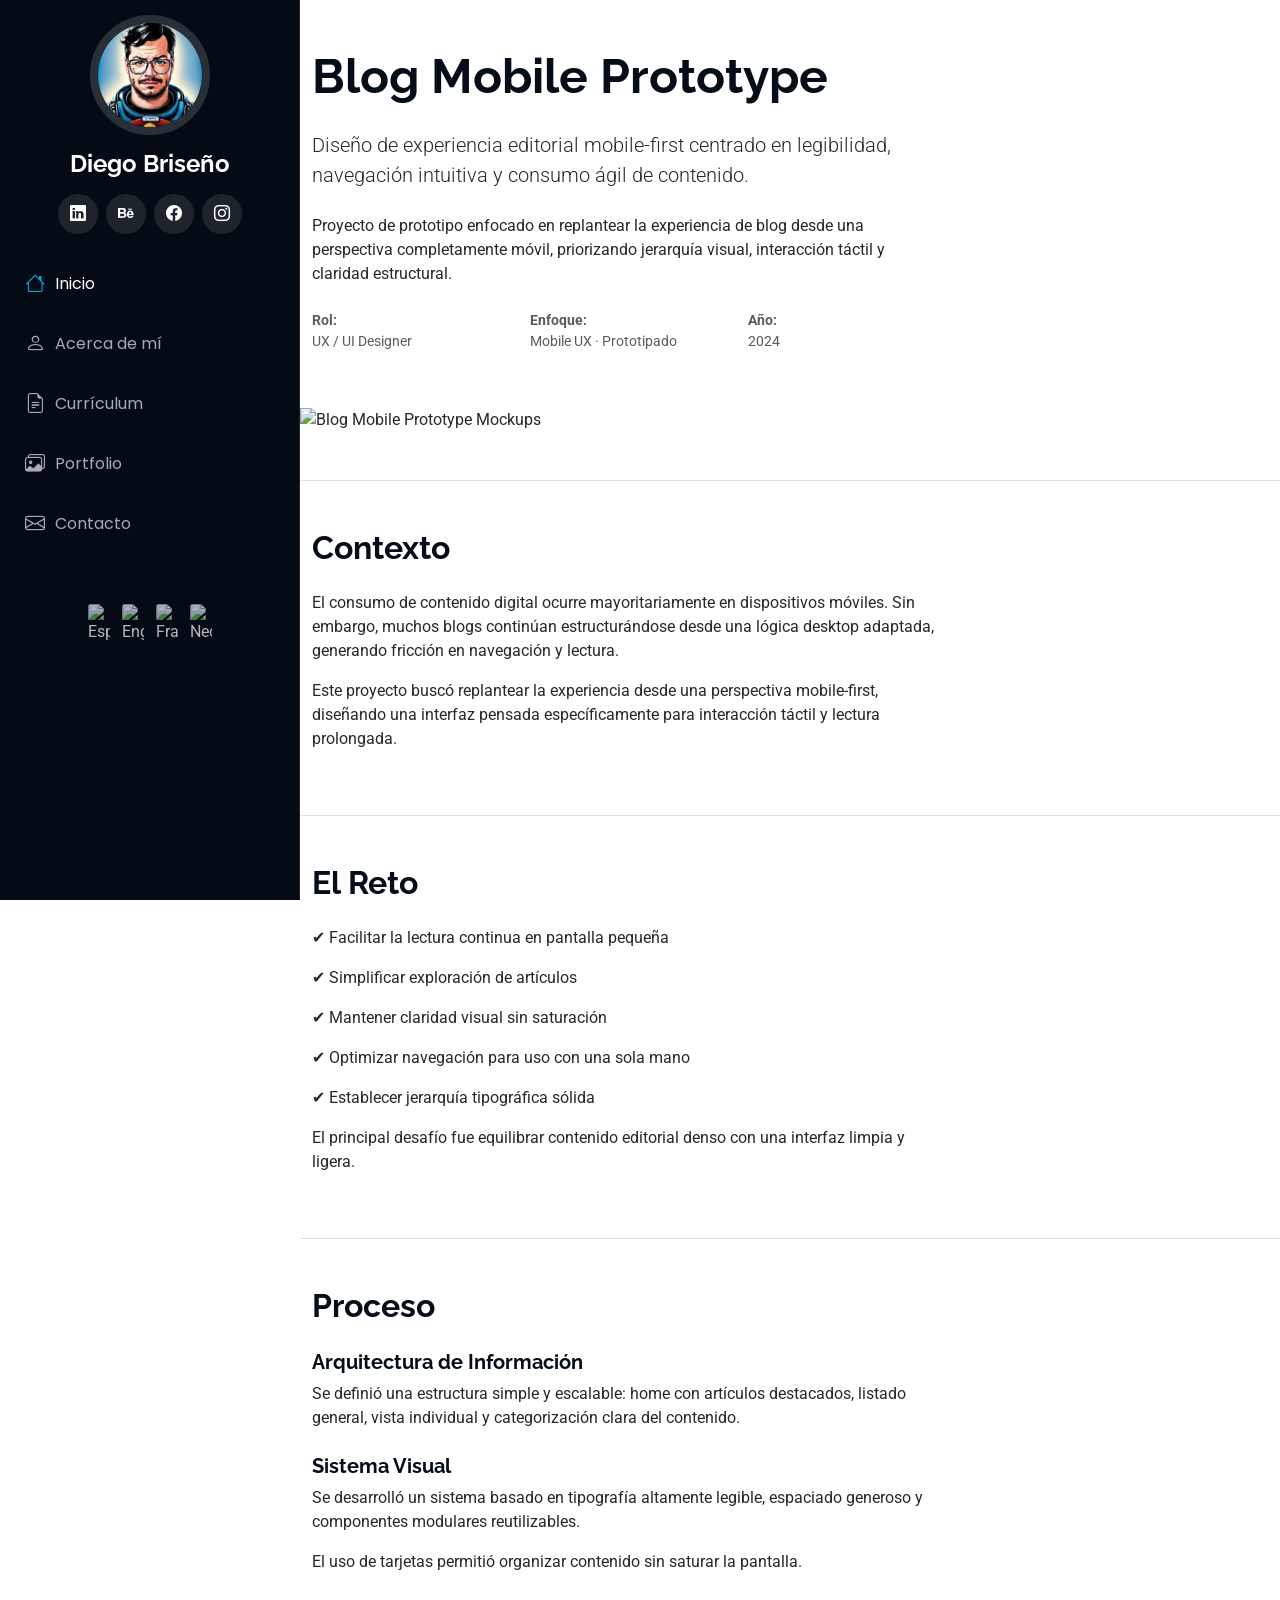
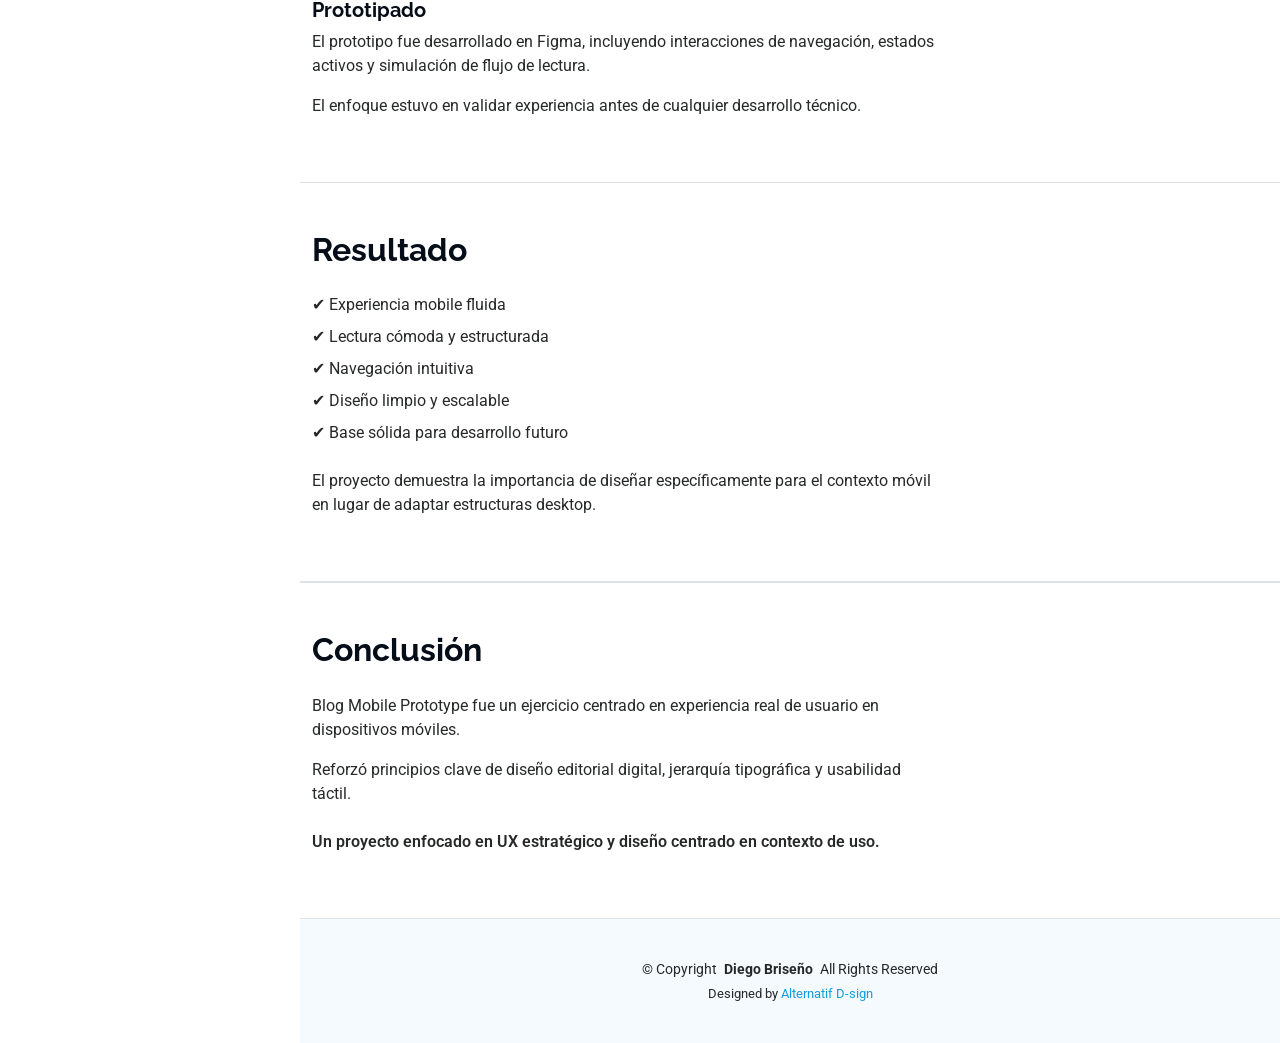
==== blog-mobile-prototype.html @ 7646bc2f "Agregar nuevo proyecto" ====
<!DOCTYPE html>
<html lang="en">

<head>
  <meta charset="utf-8">
  <meta content="width=device-width, initial-scale=1.0" name="viewport">
  <title>Diego Briseño - Diseñador UI/UX | Productor Gráfico | Comunicólogo </title>
  <meta content="" name="description">
  <meta content="" name="keywords">

  <!-- Favicons -->
  <link href="assets/img/favicon.png" rel="icon">
  <link href="assets/img/apple-touch-icon.png" rel="apple-touch-icon">

  <!-- Fonts -->
  <link href="https://fonts.googleapis.com" rel="preconnect">
  <link href="https://fonts.gstatic.com" rel="preconnect" crossorigin>
  <link
    href="https://fonts.googleapis.com/css2?family=Roboto:ital,wght@0,100;0,300;0,400;0,500;0,700;0,900;1,100;1,300;1,400;1,500;1,700;1,900&family=Poppins:ital,wght@0,100;0,200;0,300;0,400;0,500;0,600;0,700;0,800;0,900;1,100;1,200;1,300;1,400;1,500;1,600;1,700;1,800;1,900&family=Raleway:ital,wght@0,100;0,200;0,300;0,400;0,500;0,600;0,700;0,800;0,900;1,100;1,200;1,300;1,400;1,500;1,600;1,700;1,800;1,900&display=swap"
    rel="stylesheet">

  <!-- Vendor CSS Files -->
  <link href="assets/vendor/bootstrap/css/bootstrap.min.css" rel="stylesheet">
  <link href="assets/vendor/bootstrap-icons/bootstrap-icons.css" rel="stylesheet">
  <link href="assets/vendor/aos/aos.css" rel="stylesheet">
  <link href="assets/vendor/glightbox/css/glightbox.min.css" rel="stylesheet">
  <link href="assets/vendor/swiper/swiper-bundle.min.css" rel="stylesheet">

  <!-- Main CSS File -->
  <link href="assets/css/main.css" rel="stylesheet">
</head>

<header id="header" class="header dark-background d-flex flex-column">
  <i class="header-toggle d-xl-none bi bi-list"></i>

  <div class="profile-img">
    <img src="assets/img/my-profile-img.jpeg" alt="" class="img-fluid rounded-circle">
  </div>

  <a href="index.html" class="logo d-flex align-items-center justify-content-center">
    <h1 class="sitename">Diego Briseño</h1>
  </a>

  <div class="social-links text-center">
    <a href="https://www.linkedin.com/in/diego-briseno/" class="linkedin"><i class="bi bi-linkedin"></i></a>
    <a href="https://www.behance.net/diegobri/" class="behance"><i class="bi bi-behance"></i></a>
    <a href="https://www.facebook.com/AlternatifDsign" class="facebook"><i class="bi bi-facebook"></i></a>
    <a href="https://www.instagram.com/alternatifdesign" class="instagram"><i class="bi bi-instagram"></i></a>
  </div>

  <nav id="navmenu" class="navmenu">
    <ul>
      <li><a href="index.html" class="active"><i class="bi bi-house navicon"></i>Inicio</a></li>
      <li><a href="index.html#about"><i class="bi bi-person navicon"></i> Acerca de mí</a></li>
      <li><a href="index.html#resume"><i class="bi bi-file-earmark-text navicon"></i> Currículum </a></li>
      <li><a href="index.html#portfolio"><i class="bi bi-images navicon"></i> Portfolio</a></li>
      <li><a href="index.html#contact"><i class="bi bi-envelope navicon"></i> Contacto</a></li>
    </ul>

        <div class="nav-translate">
        <img src="https://flagcdn.com/w20/mx.png" onclick="changeLanguage('es')" alt="Español">
        <img src="https://flagcdn.com/w20/us.png" onclick="changeLanguage('en')" alt="English">
        <img src="https://flagcdn.com/w20/fr.png" onclick="changeLanguage('fr')" alt="Français">
        <img src="https://flagcdn.com/w20/nl.png" onclick="changeLanguage('nl')" alt="Nederlands">
    </div>
  </nav>

</header>

<main>

<!-- HERO -->
<section class="py-5 border-bottom overflow-hidden">
  <div class="container">
    <div class="row">
      <div class="col-lg-8">
        <h1 class="display-5 fw-bold mb-4">
          Blog Mobile Prototype
        </h1>
        <p class="lead mb-4">
          Diseño de experiencia editorial mobile-first centrado en legibilidad, navegación intuitiva y consumo ágil de contenido.
        </p>
        <p>
          Proyecto de prototipo enfocado en replantear la experiencia de blog desde una perspectiva completamente móvil, priorizando jerarquía visual, interacción táctil y claridad estructural.
        </p>

        <div class="row small text-muted mt-4">
          <div class="col-md-4 mb-2">
            <strong>Rol:</strong><br>
            UX / UI Designer
          </div>
          <div class="col-md-4 mb-2">
            <strong>Enfoque:</strong><br>
            Mobile UX · Prototipado
          </div>
          <div class="col-md-4 mb-2">
            <strong>Año:</strong><br>
            2024
          </div>
        </div>
      </div>
    </div>
  </div>

  <div class="w-100 mt-5">
    <img src="assets/img/portfolio/blog-mobile-hero.jpg"
         class="img-fluid w-100"
         style="display:block;"
         alt="Blog Mobile Prototype Mockups">
  </div>
</section>

<!-- CONTEXTO -->
<section class="py-5 border-bottom overflow-hidden">
  <div class="container">
    <div class="row">
      <div class="col-lg-8">
        <h2 class="fw-bold mb-4">Contexto</h2>
        <p>
          El consumo de contenido digital ocurre mayoritariamente en dispositivos móviles. Sin embargo, muchos blogs continúan estructurándose desde una lógica desktop adaptada, generando fricción en navegación y lectura.
        </p>
        <p>
          Este proyecto buscó replantear la experiencia desde una perspectiva mobile-first, diseñando una interfaz pensada específicamente para interacción táctil y lectura prolongada.
        </p>
      </div>
    </div>
  </div>
</section>

<!-- EL RETO -->
<section class="py-5 border-bottom overflow-hidden">
  <div class="container">
    <div class="row">
      <div class="col-lg-8">
        <h2 class="fw-bold mb-4">El Reto</h2>

        <ul class="list-unstyled">
          <li class="mb-3">✔ Facilitar la lectura continua en pantalla pequeña</li>
          <li class="mb-3">✔ Simplificar exploración de artículos</li>
          <li class="mb-3">✔ Mantener claridad visual sin saturación</li>
          <li class="mb-3">✔ Optimizar navegación para uso con una sola mano</li>
          <li class="mb-3">✔ Establecer jerarquía tipográfica sólida</li>
        </ul>

        <p>
          El principal desafío fue equilibrar contenido editorial denso con una interfaz limpia y ligera.
        </p>
      </div>
    </div>
  </div>
</section>

<!-- PROCESO -->
<section class="py-5 border-bottom overflow-hidden">
  <div class="container">
    <div class="row">
      <div class="col-lg-8">
        <h2 class="fw-bold mb-4">Proceso</h2>

        <h5 class="fw-bold mt-4">Arquitectura de Información</h5>
        <p>
          Se definió una estructura simple y escalable: home con artículos destacados, listado general, vista individual y categorización clara del contenido.
        </p>

        <h5 class="fw-bold mt-4">Sistema Visual</h5>
        <p>
          Se desarrolló un sistema basado en tipografía altamente legible, espaciado generoso y componentes modulares reutilizables.
        </p>
        <p>
          El uso de tarjetas permitió organizar contenido sin saturar la pantalla.
        </p>

        <h5 class="fw-bold mt-4">Prototipado</h5>
        <p>
          El prototipo fue desarrollado en Figma, incluyendo interacciones de navegación, estados activos y simulación de flujo de lectura.
        </p>
        <p>
          El enfoque estuvo en validar experiencia antes de cualquier desarrollo técnico.
        </p>
      </div>
    </div>
  </div>
</section>

<!-- RESULTADO -->
<section class="py-5 border-bottom overflow-hidden">
  <div class="container">
    <div class="row">
      <div class="col-lg-8">
        <h2 class="fw-bold mb-4">Resultado</h2>

        <ul class="list-unstyled">
          <li class="mb-2">✔ Experiencia mobile fluida</li>
          <li class="mb-2">✔ Lectura cómoda y estructurada</li>
          <li class="mb-2">✔ Navegación intuitiva</li>
          <li class="mb-2">✔ Diseño limpio y escalable</li>
          <li class="mb-2">✔ Base sólida para desarrollo futuro</li>
        </ul>

        <p class="mt-4">
          El proyecto demuestra la importancia de diseñar específicamente para el contexto móvil en lugar de adaptar estructuras desktop.
        </p>
      </div>
    </div>
  </div>
</section>

<!-- CONCLUSIÓN -->
<section class="py-5 border-top">
  <div class="container">
    <div class="row">
      <div class="col-lg-8">
        <h2 class="fw-bold mb-4">Conclusión</h2>
        <p>
          Blog Mobile Prototype fue un ejercicio centrado en experiencia real de usuario en dispositivos móviles.
        </p>
        <p>
          Reforzó principios clave de diseño editorial digital, jerarquía tipográfica y usabilidad táctil.
        </p>
        <p class="fw-semibold mt-4">
          Un proyecto enfocado en UX estratégico y diseño centrado en contexto de uso.
        </p>
      </div>
    </div>
  </div>
</section>


</main>

<footer id="footer" class="footer position-relative light-background">

  <div class="container">
    <div class="copyright text-center ">
      <p>© <span>Copyright</span> <strong class="px-1 sitename">Diego Briseño</strong> <span>All Rights
          Reserved</span>
      </p>
    </div>
    <div class="credits">
        Designed by <a href="https://alternatifdbd.wixsite.com/alternatifdsign">Alternatif D-sign</a>
    </div>
  </div>

</footer>

<!-- Scroll Top -->
<a href="#" id="scroll-top" class="scroll-top d-flex align-items-center justify-content-center"><i
    class="bi bi-arrow-up-short"></i></a>

<!-- Preloader -->
<div id="preloader"></div>

<!-- Vendor JS Files -->
<script src="assets/vendor/bootstrap/js/bootstrap.bundle.min.js"></script>
<script src="assets/vendor/php-email-form/validate.js"></script>
<script src="assets/vendor/aos/aos.js"></script>
<script src="assets/vendor/typed.js/typed.umd.js"></script>
<script src="assets/vendor/purecounter/purecounter_vanilla.js"></script>
<script src="assets/vendor/waypoints/noframework.waypoints.js"></script>
<script src="assets/vendor/glightbox/js/glightbox.min.js"></script>
<script src="assets/vendor/imagesloaded/imagesloaded.pkgd.min.js"></script>
<script src="assets/vendor/isotope-layout/isotope.pkgd.min.js"></script>
<script src="assets/vendor/swiper/swiper-bundle.min.js"></script>

<!-- Main JS File -->
<script src="assets/js/main.js"></script>

<!-- Google Translate Element (hidden default) -->
<div id="google_translate_element" style="display:none;"></div>

<script>
function googleTranslateElementInit() {
  new google.translate.TranslateElement({
    pageLanguage: 'es',
    includedLanguages: 'es,en,fr,nl',
    autoDisplay: false
  }, 'google_translate_element');
}
</script>

<script src="//translate.google.com/translate_a/element.js?cb=googleTranslateElementInit"></script>

<script>
function changeLanguage(lang) {
  var domain = window.location.hostname;
  document.cookie = "googtrans=/es/" + lang + ";path=/";
  document.cookie = "googtrans=/es/" + lang + ";domain=" + domain + ";path=/";
  location.reload();
}
</script>


</body>

</html>
---- assets/css/main.css ----
/**
* Template Name: iPortfolio
* Template URL: https://bootstrapmade.com/iportfolio-bootstrap-portfolio-websites-template/
* Updated: Jun 29 2024 with Bootstrap v5.3.3
* Author: BootstrapMade.com
* License: https://bootstrapmade.com/license/
*/

/*--------------------------------------------------------------
# Font & Color Variables
# Help: https://bootstrapmade.com/color-system/
--------------------------------------------------------------*/
/* Fonts */
:root {
  --default-font: "Roboto",  system-ui, -apple-system, "Segoe UI", Roboto, "Helvetica Neue", Arial, "Noto Sans", "Liberation Sans", sans-serif, "Apple Color Emoji", "Segoe UI Emoji", "Segoe UI Symbol", "Noto Color Emoji";
  --heading-font: "Raleway",  sans-serif;
  --nav-font: "Poppins",  sans-serif;
}

/* Global Colors - The following color variables are used throughout the website. Updating them here will change the color scheme of the entire website */
:root { 
  --background-color: #ffffff; /* Background color for the entire website, including individual sections */
  --default-color: #272829; /* Default color used for the majority of the text content across the entire website */
  --heading-color: #050d18; /* Color for headings, subheadings and title throughout the website */
  --accent-color: #149ddd; /* Accent color that represents your brand on the website. It's used for buttons, links, and other elements that need to stand out */
  --surface-color: #ffffff; /* The surface color is used as a background of boxed elements within sections, such as cards, icon boxes, or other elements that require a visual separation from the global background. */
  --contrast-color: #ffffff; /* Contrast color for text, ensuring readability against backgrounds of accent, heading, or default colors. */
}

/* Nav Menu Colors - The following color variables are used specifically for the navigation menu. They are separate from the global colors to allow for more customization options */
:root {
  --nav-color: #a8a9b4;  /* The default color of the main navmenu links */
  --nav-hover-color: #ffffff; /* Applied to main navmenu links when they are hovered over or active */
  --nav-mobile-background-color: #040b14; /* Used as the background color for mobile navigation menu */
  --nav-dropdown-background-color: #040b14; /* Used as the background color for dropdown items that appear when hovering over primary navigation items */
  --nav-dropdown-color: #a8a9b4; /* Used for navigation links of the dropdown items in the navigation menu. */
  --nav-dropdown-hover-color: #ffffff; /* Similar to --nav-hover-color, this color is applied to dropdown navigation links when they are hovered over. */
}

/* Color Presets - These classes override global colors when applied to any section or element, providing reuse of the sam color scheme. */

.light-background {
  --background-color: #f4fafd;
  --surface-color: #ffffff;
}

.dark-background {
  --background-color: #040b14;
  --default-color: #ffffff;
  --heading-color: #ffffff;
  --surface-color: #151f2b;
  --contrast-color: #ffffff;
}

/* Smooth scroll */
:root {
  scroll-behavior: smooth;
}

/*--------------------------------------------------------------
# General Styling & Shared Classes
--------------------------------------------------------------*/
body {
  color: var(--default-color);
  background-color: var(--background-color);
  font-family: var(--default-font);
}

a {
  color: var(--accent-color);
  text-decoration: none;
  transition: 0.3s;
}

a:hover {
  color: color-mix(in srgb, var(--accent-color), transparent 25%);
  text-decoration: none;
}

h1,
h2,
h3,
h4,
h5,
h6 {
  color: var(--heading-color);
  font-family: var(--heading-font);
}

/* PHP Email Form Messages
------------------------------*/
.php-email-form .error-message {
  display: none;
  background: #df1529;
  color: #ffffff;
  text-align: left;
  padding: 15px;
  margin-bottom: 24px;
  font-weight: 600;
}

.php-email-form .sent-message {
  display: none;
  color: #ffffff;
  background: #059652;
  text-align: center;
  padding: 15px;
  margin-bottom: 24px;
  font-weight: 600;
}

.php-email-form .loading {
  display: none;
  background: var(--surface-color);
  text-align: center;
  padding: 15px;
  margin-bottom: 24px;
}

.php-email-form .loading:before {
  content: "";
  display: inline-block;
  border-radius: 50%;
  width: 24px;
  height: 24px;
  margin: 0 10px -6px 0;
  border: 3px solid var(--accent-color);
  border-top-color: var(--surface-color);
  animation: php-email-form-loading 1s linear infinite;
}

@keyframes php-email-form-loading {
  0% {
    transform: rotate(0deg);
  }

  100% {
    transform: rotate(360deg);
  }
}

/*--------------------------------------------------------------
# Global Header
--------------------------------------------------------------*/
.header {
  color: var(--default-color);
  background-color: var(--background-color);
  position: fixed;
  top: 0;
  left: 0;
  bottom: 0;
  padding: 0 15px;
  width: 300px;
  transition: all ease-in-out 0.3s;
  overflow-y: auto;
  z-index: 997;
  border-right: 1px solid color-mix(in srgb, var(--default-color), transparent 90%);
}

.header .profile-img img {
  margin: 15px auto;
  display: block;
  width: 120px;
  border: 8px solid color-mix(in srgb, var(--default-color), transparent 85%);
}

.header .logo {
  line-height: 1;
  margin-bottom: 15px;
}

.header .logo img {
  max-height: 32px;
  margin-right: 8px;
}

.header .logo h1 {
  font-size: 24px;
  margin: 0;
  font-weight: 700;
  color: var(--heading-color);
}

.header .social-links {
  margin: 0 0 20px 0;
}

.header .social-links a {
  font-size: 16px;
  display: inline-flex;
  align-items: center;
  justify-content: center;
  background: color-mix(in srgb, var(--default-color), transparent 90%);
  color: var(--default-color);
  margin: 0 2px;
  border-radius: 50%;
  text-align: center;
  width: 40px;
  height: 40px;
  transition: 0.3s;
}

.header .social-links a:hover {
  color: var(--contrast-color);
  background: var(--accent-color);
}

@media (min-width: 1200px) {

  .header~main,
  .header~#footer {
    margin-left: 300px;
  }
}

@media (max-width: 1199px) {
  .header {
    left: -100%;
  }
}

.header.header-show {
  left: 0;
}

.header .header-toggle {
  color: var(--contrast-color);
  background-color: var(--accent-color);
  font-size: 22px;
  display: flex;
  align-items: center;
  justify-content: center;
  width: 40px;
  height: 40px;
  border-radius: 50%;
  cursor: pointer;
  position: fixed;
  top: 15px;
  right: 15px;
  z-index: 9999;
  transition: background-color 0.3s;
}

.header .header-toggle:hover {
  color: var(--contrast-color);
  background-color: color-mix(in srgb, var(--accent-color) 90%, white 15%);
}

/*--------------------------------------------------------------
# Navigation Menu
--------------------------------------------------------------*/
.mobile-nav-toggle {
  display: none;
}

.navmenu {
  padding: 0;
  z-index: 9997;
}

.navmenu ul {
  list-style: none;
  padding: 0 0 20px 0;
  margin: 0;
}

.navmenu a,
.navmenu a:focus {
  color: var(--nav-color);
  padding: 15px 10px;
  font-family: var(--nav-font);
  font-size: 16px;
  font-weight: 400;
  display: flex;
  align-items: center;
  white-space: nowrap;
  transition: 0.3s;
  width: 100%;
}

.navmenu a .navicon,
.navmenu a:focus .navicon {
  font-size: 20px;
  margin-right: 10px;
}

.navmenu a .toggle-dropdown,
.navmenu a:focus .toggle-dropdown {
  font-size: 12px;
  line-height: 0;
  margin-left: auto;
  width: 30px;
  height: 30px;
  display: flex;
  align-items: center;
  justify-content: center;
  border-radius: 50%;
  transition: 0.3s;
  flex-shrink: 0;
  background-color: color-mix(in srgb, var(--accent-color), transparent 90%);
}

.navmenu a .toggle-dropdown:hover,
.navmenu a:focus .toggle-dropdown:hover {
  background-color: var(--accent-color);
  color: var(--contrast-color);
}

.navmenu a:hover,
.navmenu .active,
.navmenu .active:focus {
  color: var(--nav-hover-color);
}

.navmenu a:hover .navicon,
.navmenu .active .navicon,
.navmenu .active:focus .navicon {
  color: var(--accent-color);
}

.navmenu .active .toggle-dropdown,
.navmenu .active:focus .toggle-dropdown {
  background-color: var(--accent-color);
  color: var(--contrast-color);
  transform: rotate(180deg);
}

.navmenu .dropdown {
  display: block;
}

.navmenu .dropdown a,
.navmenu .dropdown a:focus {
  color: --nav-dropdown-color;
}

.navmenu .dropdown a:hover,
.navmenu .dropdown .active,
.navmenu .dropdown .active:focus {
  color: var(--nav-dropdown-hover-color);
}

.navmenu .dropdown ul {
  position: static;
  display: none;
  z-index: 99;
  padding: 5px 10px;
  margin: 5px 10px;
  background-color: var(--nav-dropdown-background-color);
  border: 1px solid color-mix(in srgb, var(--default-color), transparent 90%);
  box-shadow: none;
  transition: all 0.5s ease-in-out;
}

.navmenu .dropdown ul ul {
  background-color: rgba(33, 37, 41, 0.1);
}

.navmenu .dropdown>.dropdown-active {
  display: block;
  background-color: rgba(33, 37, 41, 0.03);
}

.nav-translate {
  margin-top: 30px; /* ajusta según tu sidebar */
  display: flex;
  justify-content: center;
  gap: 12px;
}

.nav-translate img {
  width: 22px;
  cursor: pointer;
  border-radius: 3px;
  opacity: 0.7;
  transition: all 0.3s ease;
}

.nav-translate img:hover {
  opacity: 1;
  transform: scale(1.15);
}

.goog-te-banner-frame.skiptranslate {
  display: none !important;
}

body {
  top: 0px !important;
}

/*--------------------------------------------------------------
# Global Footer
--------------------------------------------------------------*/
.footer {
  color: var(--default-color);
  background-color: var(--background-color);
  font-size: 14px;
  padding: 40px 0;
  position: relative;
  border-top: 1px solid color-mix(in srgb, var(--default-color), transparent 90%);
}

.footer .copyright p {
  margin-bottom: 0;
}

.footer .credits {
  margin-top: 4px;
  font-size: 13px;
  text-align: center;
}

/*--------------------------------------------------------------
# Preloader
--------------------------------------------------------------*/
#preloader {
  position: fixed;
  inset: 0;
  z-index: 999999;
  overflow: hidden;
  background: var(--background-color);
  transition: all 0.6s ease-out;
}

#preloader:before {
  content: "";
  position: fixed;
  top: calc(50% - 30px);
  left: calc(50% - 30px);
  border: 6px solid #ffffff;
  border-color: var(--accent-color) transparent var(--accent-color) transparent;
  border-radius: 50%;
  width: 60px;
  height: 60px;
  animation: animate-preloader 1.5s linear infinite;
}

@keyframes animate-preloader {
  0% {
    transform: rotate(0deg);
  }

  100% {
    transform: rotate(360deg);
  }
}

/*--------------------------------------------------------------
# Scroll Top Button
--------------------------------------------------------------*/
.scroll-top {
  position: fixed;
  visibility: hidden;
  opacity: 0;
  right: 15px;
  bottom: -15px;
  z-index: 99999;
  background-color: var(--accent-color);
  width: 44px;
  height: 44px;
  border-radius: 50px;
  transition: all 0.4s;
}

.scroll-top i {
  font-size: 24px;
  color: var(--contrast-color);
  line-height: 0;
}

.scroll-top:hover {
  background-color: color-mix(in srgb, var(--accent-color), transparent 20%);
  color: var(--contrast-color);
}

.scroll-top.active {
  visibility: visible;
  opacity: 1;
  bottom: 15px;
}

/*--------------------------------------------------------------
# Disable aos animation delay on mobile devices
--------------------------------------------------------------*/
@media screen and (max-width: 768px) {
  [data-aos-delay] {
    transition-delay: 0 !important;
  }
}

/*--------------------------------------------------------------
# Global Page Titles & Breadcrumbs
--------------------------------------------------------------*/
.page-title {
  color: var(--default-color);
  background-color: var(--background-color);
  padding: 25px 0;
  position: relative;
}

.page-title h1 {
  font-size: 24px;
  font-weight: 700;
}

.page-title .breadcrumbs ol {
  display: flex;
  flex-wrap: wrap;
  list-style: none;
  padding: 0;
  margin: 0;
  font-size: 14px;
  font-weight: 400;
}

.page-title .breadcrumbs ol li+li {
  padding-left: 10px;
}

.page-title .breadcrumbs ol li+li::before {
  content: "/";
  display: inline-block;
  padding-right: 10px;
  color: color-mix(in srgb, var(--default-color), transparent 70%);
}

/*--------------------------------------------------------------
# Global Sections
--------------------------------------------------------------*/
section,
.section {
  color: var(--default-color);
  background-color: var(--background-color);
  padding: 60px 0;
  overflow: clip;
}

/*--------------------------------------------------------------
# Global Section Titles
--------------------------------------------------------------*/
.section-title {
  padding-bottom: 60px;
  position: relative;
}

.section-title h2 {
  font-size: 32px;
  font-weight: 700;
  margin-bottom: 20px;
  padding-bottom: 20px;
  position: relative;
}

.section-title h2:after {
  content: "";
  position: absolute;
  display: block;
  width: 50px;
  height: 3px;
  background: var(--accent-color);
  left: 0;
  bottom: 0;
}

.section-title p {
  margin-bottom: 0;
}

/*--------------------------------------------------------------
# Hero Section
--------------------------------------------------------------*/
.hero {
  width: 100%;
  min-height: 100vh;
  position: relative;
  padding: 80px 0;
  display: flex;
  align-items: center;
  justify-content: center;
}

.hero img {
  position: absolute;
  inset: 0;
  display: block;
  width: 100%;
  height: 100%;
  object-fit: cover;
  z-index: 1;
}

.hero:before {
  content: "";
  background: color-mix(in srgb, var(--background-color), transparent 70%);
  position: absolute;
  inset: 0;
  z-index: 2;
}

.hero .container {
  position: relative;
  z-index: 3;
}

.hero h2 {
  margin: 0;
  font-size: 64px;
  font-weight: 700;
}

.hero p {
  margin: 5px 0 0 0;
  font-size: 26px;
}

.hero p span {
  letter-spacing: 1px;
  border-bottom: 2px solid var(--accent-color);
}

.hero .social-links {
  margin-top: 25px;
}

.hero .social-links a {
  font-size: 24px;
  display: inline-block;
  color: color-mix(in srgb, var(--default-color), transparent 50%);
  line-height: 1;
  margin-right: 20px;
  transition: 0.3s;
}

.hero .social-links a:hover {
  color: var(--accent-color);
}

@media (max-width: 768px) {
  .hero h2 {
    font-size: 32px;
  }

  .hero p {
    font-size: 20px;
  }
}

/*--------------------------------------------------------------
# About Section
--------------------------------------------------------------*/
.about .content h2 {
  font-weight: 700;
  font-size: 24px;
}

.about .content ul {
  list-style: none;
  padding: 0;
}

.about .content ul li {
  margin-bottom: 20px;
  display: flex;
  align-items: center;
}

.about .content ul strong {
  margin-right: 10px;
}

.about .content ul i {
  font-size: 16px;
  margin-right: 5px;
  color: var(--accent-color);
  line-height: 0;
}

/*--------------------------------------------------------------
# Stats Section
--------------------------------------------------------------*/
.stats .stats-item {
  padding: 30px;
  width: 100%;
}

.stats .stats-item i {
  color: var(--accent-color);
  display: block;
  font-size: 44px;
  float: left;
  line-height: 0;
}

.stats .stats-item .purecounter {
  color: var(--heading-color);
  font-size: 48px;
  line-height: 40px;
  display: block;
  font-weight: 700;
  margin-left: 60px;
}

.stats .stats-item p {
  color: color-mix(in srgb, var(--default-color), transparent 40%);
  padding: 15px 0 0 0;
  margin: 0 0 0 60px;
  font-family: var(--heading-font);
  font-size: 14px;
}

/*--------------------------------------------------------------
# Skills Section
--------------------------------------------------------------*/
.skills .progress {
  height: 60px;
  display: block;
  background: none;
  border-radius: 0;
}

.skills .progress .skill {
  color: var(--heading-color);
  padding: 0;
  margin: 0 0 6px 0;
  text-transform: uppercase;
  display: block;
  font-weight: 600;
  font-family: var(--heading-font);
}

.skills .progress .skill .val {
  float: right;
  font-style: normal;
}

.skills .progress-bar-wrap {
  background: color-mix(in srgb, var(--default-color), transparent 90%);
  height: 10px;
}

.skills .progress-bar {
  width: 1px;
  height: 10px;
  transition: 0.9s;
  background-color: var(--accent-color);
}

/*--------------------------------------------------------------
# Resume Section
--------------------------------------------------------------*/
.resume .resume-title {
  color: var(--heading-color);
  font-size: 26px;
  font-weight: 700;
  margin-top: 20px;
  margin-bottom: 20px;
}

.resume .resume-item {
  padding: 0 0 20px 20px;
  margin-top: -2px;
  border-left: 2px solid var(--accent-color);
  position: relative;
}

.resume .resume-item h4 {
  line-height: 18px;
  font-size: 18px;
  font-weight: 600;
  text-transform: uppercase;
  color: color-mix(in srgb, var(--default-color), transparent 20%);
  margin-bottom: 10px;
}

.resume .resume-item h5 {
  font-size: 16px;
  padding: 5px 15px;
  display: inline-block;
  font-weight: 600;
  margin-bottom: 10px;
}

.resume .resume-item ul {
  padding-left: 20px;
}

.resume .resume-item ul li {
  padding-bottom: 10px;
}

.resume .resume-item:last-child {
  padding-bottom: 0;
}

.resume .resume-item::before {
  content: "";
  position: absolute;
  width: 16px;
  height: 16px;
  border-radius: 50px;
  left: -9px;
  top: 0;
  background: var(--background-color);
  border: 2px solid var(--accent-color);
}

/*--------------------------------------------------------------
# Portfolio Section
--------------------------------------------------------------*/
.portfolio .portfolio-filters {
  padding: 0;
  margin: 0 auto 20px auto;
  list-style: none;
  text-align: center;
}

.portfolio .portfolio-filters li {
  cursor: pointer;
  display: inline-block;
  padding: 0;
  font-size: 14px;
  font-weight: 400;
  margin: 0 10px;
  line-height: 1;
  text-transform: uppercase;
  margin-bottom: 10px;
  transition: all 0.3s ease-in-out;
}

.portfolio .portfolio-filters li:hover,
.portfolio .portfolio-filters li.filter-active {
  color: var(--accent-color);
}

.portfolio .portfolio-filters li:first-child {
  margin-left: 0;
}

.portfolio .portfolio-filters li:last-child {
  margin-right: 0;
}

@media (max-width: 575px) {
  .portfolio .portfolio-filters li {
    font-size: 14px;
    margin: 0 5px;
  }
}

.portfolio .portfolio-content {
  position: relative;
  overflow: hidden;
}

.portfolio .portfolio-content img {
  transition: 0.3s;
}

.portfolio .portfolio-content .portfolio-info {
  opacity: 0;
  position: absolute;
  inset: 0;
  z-index: 3;
  transition: all ease-in-out 0.3s;
  background: rgba(0, 0, 0, 0.6);
  padding: 15px;
}

.portfolio .portfolio-content .portfolio-info h4 {
  font-size: 14px;
  padding: 5px 10px;
  font-weight: 400;
  color: #ffffff;
  display: inline-block;
  background-color: var(--accent-color);
}

.portfolio .portfolio-content .portfolio-info p {
  position: absolute;
  bottom: 10px;
  text-align: center;
  display: inline-block;
  left: 0;
  right: 0;
  font-size: 16px;
  font-weight: 600;
  color: rgba(255, 255, 255, 0.8);
}

.portfolio .portfolio-content .portfolio-info .preview-link,
.portfolio .portfolio-content .portfolio-info .details-link {
  position: absolute;
  left: calc(50% - 40px);
  font-size: 26px;
  top: calc(50% - 14px);
  color: #fff;
  transition: 0.3s;
  line-height: 1.2;
}

.portfolio .portfolio-content .portfolio-info .preview-link:hover,
.portfolio .portfolio-content .portfolio-info .details-link:hover {
  color: var(--accent-color);
}

.portfolio .portfolio-content .portfolio-info .details-link {
  left: 50%;
  font-size: 34px;
  line-height: 0;
}

.portfolio .portfolio-content:hover .portfolio-info {
  opacity: 1;
}

.portfolio .portfolio-content:hover img {
  transform: scale(1.1);
}

/*--------------------------------------------------------------
# Services Section
--------------------------------------------------------------*/
.services .service-item {
  position: relative;
}

.services .service-item .icon {
  background: var(--accent-color);
  display: flex;
  align-items: center;
  justify-content: center;
  width: 54px;
  height: 54px;
  border-radius: 50%;
  transition: 0.5s;
  border: 1px solid var(--accent-color);
  margin-right: 20px;
}

.services .service-item .icon i {
  color: var(--contrast-color);
  font-size: 24px;
  line-height: 0;
}

.services .service-item:hover .icon {
  background: var(--surface-color);
}

.services .service-item:hover .icon i {
  color: var(--accent-color);
}

.services .service-item .title {
  font-weight: 700;
  margin-bottom: 15px;
  font-size: 18px;
}

.services .service-item .title a {
  color: var(--heading-color);
}

.services .service-item .title a:hover {
  color: var(--accent-color);
}

.services .service-item .description {
  line-height: 24px;
  font-size: 14px;
}

/*--------------------------------------------------------------
# Testimonials Section
--------------------------------------------------------------*/
.testimonials .testimonials-carousel,
.testimonials .testimonials-slider {
  overflow: hidden;
}

.testimonials .testimonial-item {
  box-sizing: content-box;
  text-align: center;
  min-height: 320px;
}

.testimonials .testimonial-item .testimonial-img {
  width: 90px;
  border-radius: 50%;
  margin: 0 auto;
}

.testimonials .testimonial-item h3 {
  font-size: 18px;
  font-weight: bold;
  margin: 10px 0 5px 0;
}

.testimonials .testimonial-item h4 {
  font-size: 14px;
  color: color-mix(in srgb, var(--default-color), transparent 20%);
  margin: 0;
}

.testimonials .testimonial-item .quote-icon-left,
.testimonials .testimonial-item .quote-icon-right {
  color: color-mix(in srgb, var(--accent-color), transparent 40%);
  font-size: 26px;
  line-height: 0;
}

.testimonials .testimonial-item .quote-icon-left {
  display: inline-block;
  left: -5px;
  position: relative;
}

.testimonials .testimonial-item .quote-icon-right {
  display: inline-block;
  right: -5px;
  position: relative;
  top: 10px;
  transform: scale(-1, -1);
}

.testimonials .testimonial-item p {
  font-style: italic;
  margin: 0 15px 15px 15px;
  padding: 20px;
  background-color: var(--surface-color);
  position: relative;
  margin-bottom: 35px;
  border-radius: 6px;
  box-shadow: 0px 2px 15px rgba(0, 0, 0, 0.1);
}

.testimonials .testimonial-item p::after {
  content: "";
  width: 0;
  height: 0;
  border-top: 20px solid var(--surface-color);
  border-right: 20px solid transparent;
  border-left: 20px solid transparent;
  position: absolute;
  bottom: -20px;
  left: calc(50% - 20px);
}

.testimonials .swiper-wrapper {
  height: auto;
}

.testimonials .swiper-pagination {
  margin-top: 40px;
  position: relative;
}

.testimonials .swiper-pagination .swiper-pagination-bullet {
  width: 12px;
  height: 12px;
  background-color: var(--background-color);
  opacity: 1;
  border: 1px solid var(--accent-color);
}

.testimonials .swiper-pagination .swiper-pagination-bullet-active {
  background-color: var(--accent-color);
}

/*--------------------------------------------------------------
# Contact Section
--------------------------------------------------------------*/
.contact .info-wrap {
  background-color: var(--surface-color);
  box-shadow: 0px 0px 20px rgba(0, 0, 0, 0.1);
  padding: 30px;
}

@media (max-width: 575px) {
  .contact .info-wrap {
    padding: 20px;
  }
}

.contact .info-item {
  margin-bottom: 40px;
}

.contact .info-item i {
  font-size: 20px;
  color: var(--accent-color);
  background: color-mix(in srgb, var(--accent-color), transparent 92%);
  width: 44px;
  height: 44px;
  display: flex;
  justify-content: center;
  align-items: center;
  border-radius: 50px;
  transition: all 0.3s ease-in-out;
  margin-right: 15px;
}

.contact .info-item h3 {
  padding: 0;
  font-size: 18px;
  font-weight: 700;
  margin-bottom: 5px;
}

.contact .info-item p {
  padding: 0;
  margin-bottom: 0;
  font-size: 14px;
}

.contact .info-item:hover i {
  background: var(--accent-color);
  color: var(--contrast-color);
}

.contact .php-email-form {
  background-color: var(--surface-color);
  height: 100%;
  padding: 30px;
  box-shadow: 0px 0px 20px rgba(0, 0, 0, 0.1);
}

@media (max-width: 575px) {
  .contact .php-email-form {
    padding: 20px;
  }
}

.contact .php-email-form input[type=text],
.contact .php-email-form input[type=email],
.contact .php-email-form textarea {
  font-size: 14px;
  padding: 10px 15px;
  box-shadow: none;
  border-radius: 0;
  color: var(--default-color);
  background-color: var(--surface-color);
  border-color: color-mix(in srgb, var(--default-color), transparent 80%);
}

.contact .php-email-form input[type=text]:focus,
.contact .php-email-form input[type=email]:focus,
.contact .php-email-form textarea:focus {
  border-color: var(--accent-color);
}

.contact .php-email-form input[type=text]::placeholder,
.contact .php-email-form input[type=email]::placeholder,
.contact .php-email-form textarea::placeholder {
  color: color-mix(in srgb, var(--default-color), transparent 70%);
}

.contact .php-email-form button[type=submit] {
  color: var(--contrast-color);
  background: var(--accent-color);
  border: 0;
  padding: 10px 30px;
  transition: 0.4s;
  border-radius: 50px;
}

.contact .php-email-form button[type=submit]:hover {
  background: color-mix(in srgb, var(--accent-color), transparent 25%);
}

/*--------------------------------------------------------------
# Portfolio Details Section
--------------------------------------------------------------*/
.portfolio-details .portfolio-details-slider img {
  width: 100%;
}

.portfolio-details .portfolio-details-slider .swiper-pagination {
  margin-top: 20px;
  position: relative;
}

.portfolio-details .portfolio-details-slider .swiper-pagination .swiper-pagination-bullet {
  width: 12px;
  height: 12px;
  background-color: color-mix(in srgb, var(--default-color), transparent 85%);
  opacity: 1;
}

.portfolio-details .portfolio-details-slider .swiper-pagination .swiper-pagination-bullet-active {
  background-color: var(--accent-color);
}

.portfolio-details .portfolio-info {
  padding: 30px;
  box-shadow: 0px 0 30px rgba(0, 0, 0, 0.1);
}

.portfolio-details .portfolio-info h3 {
  font-size: 22px;
  font-weight: 700;
  margin-bottom: 20px;
  padding-bottom: 20px;
  border-bottom: 1px solid color-mix(in srgb, var(--default-color), transparent 85%);
}

.portfolio-details .portfolio-info ul {
  list-style: none;
  padding: 0;
  font-size: 15px;
}

.portfolio-details .portfolio-info ul li+li {
  margin-top: 10px;
}

.portfolio-details .portfolio-description {
  padding-top: 30px;
}

.portfolio-details .portfolio-description h2 {
  font-size: 26px;
  font-weight: 700;
  margin-bottom: 20px;
}

.portfolio-details .portfolio-description p {
  padding: 0;
  color: color-mix(in srgb, var(--default-color), transparent 30%);
}

/*--------------------------------------------------------------
# Service Details Section
--------------------------------------------------------------*/
.service-details .services-list {
  padding: 10px 30px;
  border: 1px solid color-mix(in srgb, var(--default-color), transparent 90%);
  margin-bottom: 20px;
}

.service-details .services-list a {
  display: block;
  line-height: 1;
  padding: 8px 0 8px 15px;
  border-left: 3px solid color-mix(in srgb, var(--default-color), transparent 70%);
  margin: 20px 0;
  color: color-mix(in srgb, var(--default-color), transparent 20%);
  transition: 0.3s;
}

.service-details .services-list a.active {
  color: var(--heading-color);
  font-weight: 700;
  border-color: var(--accent-color);
}

.service-details .services-list a:hover {
  border-color: var(--accent-color);
}

.service-details .services-img {
  margin-bottom: 20px;
}

.service-details h3 {
  font-size: 26px;
  font-weight: 700;
}

.service-details h4 {
  font-size: 20px;
  font-weight: 700;
}

.service-details p {
  font-size: 15px;
}

.service-details ul {
  list-style: none;
  padding: 0;
  font-size: 15px;
}

.service-details ul li {
  padding: 5px 0;
  display: flex;
  align-items: center;
}

.service-details ul i {
  font-size: 20px;
  margin-right: 8px;
  color: var(--accent-color);
}

/*--------------------------------------------------------------
# Starter Section Section
--------------------------------------------------------------*/
.starter-section {
  /* Add your styles here */
}
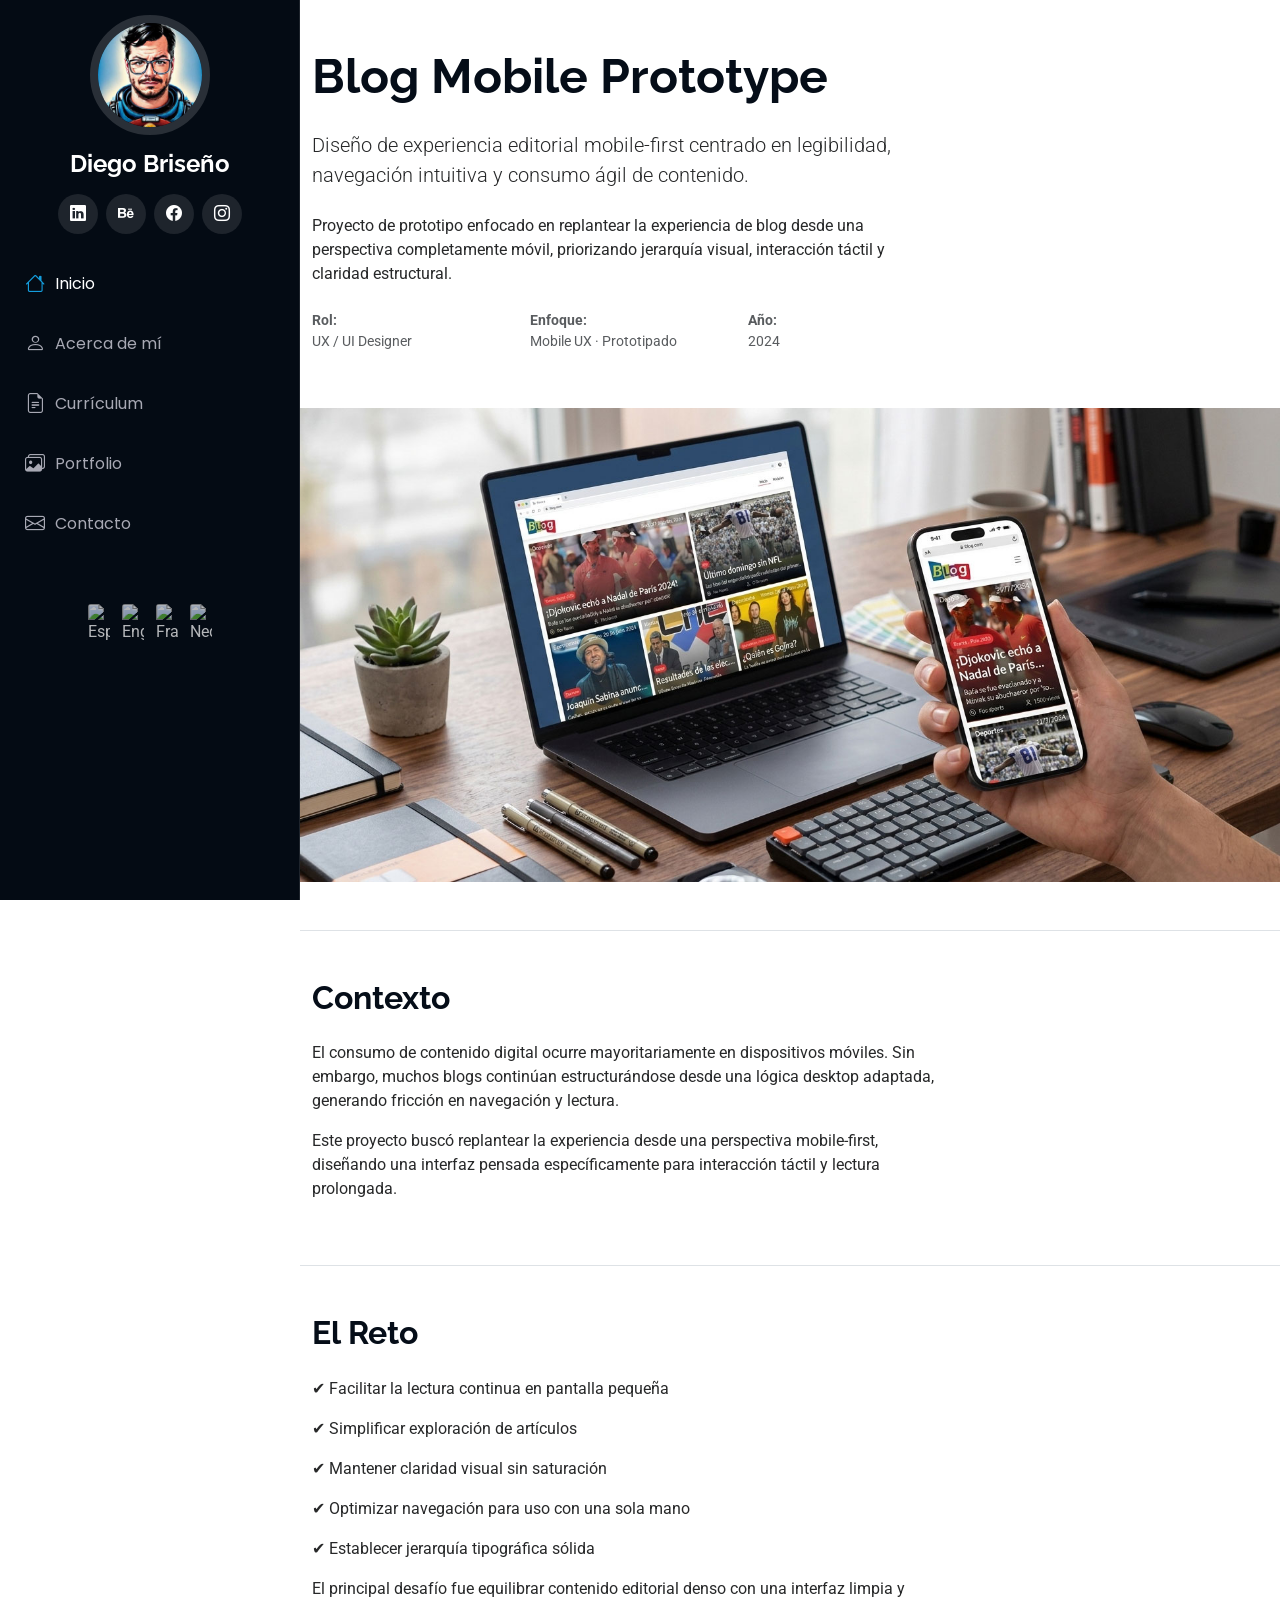
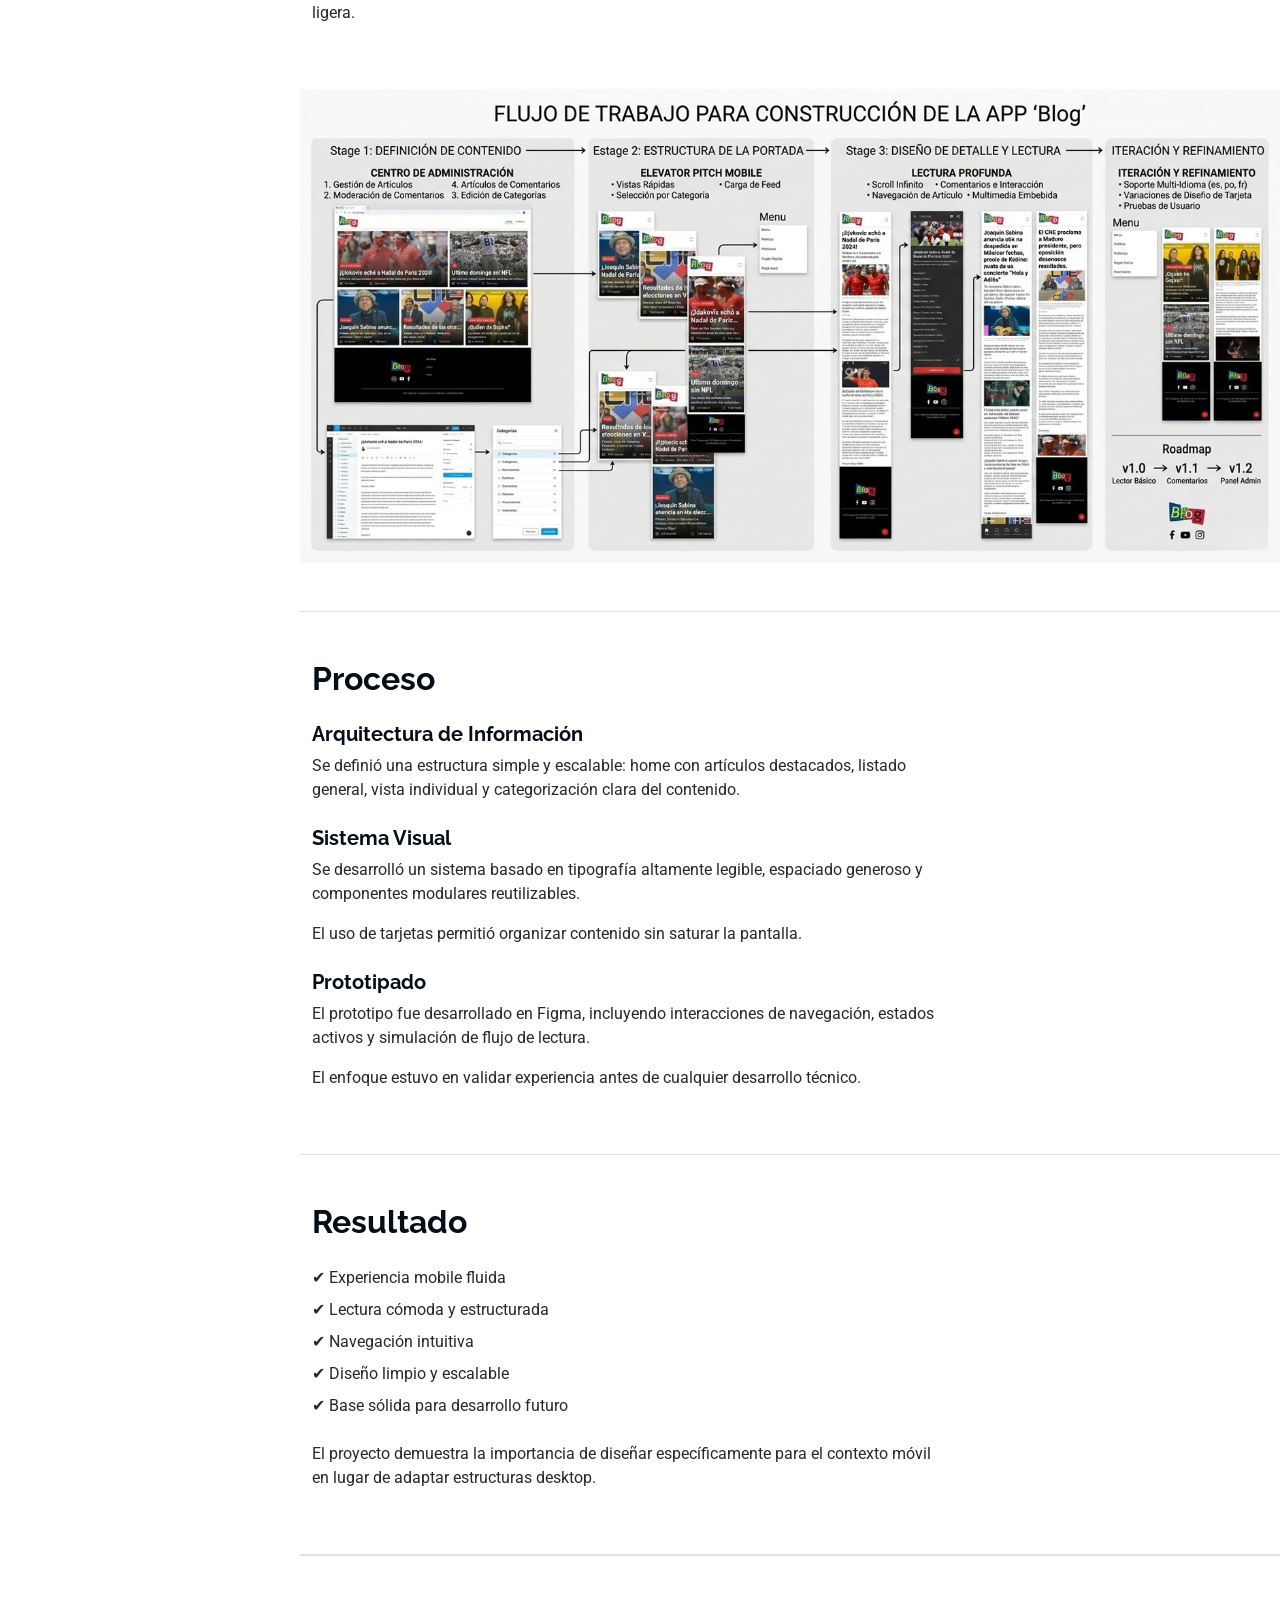
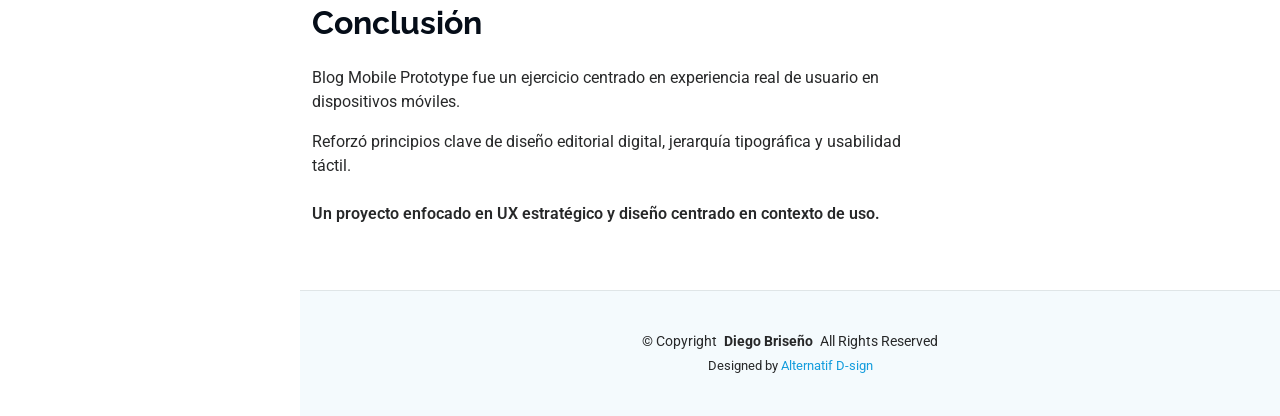
==== commit a1361372: "Agregar proyecto blog" ====
--- a/blog-mobile-prototype.html
+++ b/blog-mobile-prototype.html
@@ -57,11 +57,11 @@
       <li><a href="index.html#contact"><i class="bi bi-envelope navicon"></i> Contacto</a></li>
     </ul>
 
-        <div class="nav-translate">
-        <img src="https://flagcdn.com/w20/mx.png" onclick="changeLanguage('es')" alt="Español">
-        <img src="https://flagcdn.com/w20/us.png" onclick="changeLanguage('en')" alt="English">
-        <img src="https://flagcdn.com/w20/fr.png" onclick="changeLanguage('fr')" alt="Français">
-        <img src="https://flagcdn.com/w20/nl.png" onclick="changeLanguage('nl')" alt="Nederlands">
+    <div class="nav-translate">
+      <img src="https://flagcdn.com/w20/mx.png" onclick="changeLanguage('es')" alt="Español">
+      <img src="https://flagcdn.com/w20/us.png" onclick="changeLanguage('en')" alt="English">
+      <img src="https://flagcdn.com/w20/fr.png" onclick="changeLanguage('fr')" alt="Français">
+      <img src="https://flagcdn.com/w20/nl.png" onclick="changeLanguage('nl')" alt="Nederlands">
     </div>
   </nav>
 
@@ -69,161 +69,173 @@
 
 <main>
 
-<!-- HERO -->
-<section class="py-5 border-bottom overflow-hidden">
-  <div class="container">
-    <div class="row">
-      <div class="col-lg-8">
-        <h1 class="display-5 fw-bold mb-4">
-          Blog Mobile Prototype
-        </h1>
-        <p class="lead mb-4">
-          Diseño de experiencia editorial mobile-first centrado en legibilidad, navegación intuitiva y consumo ágil de contenido.
-        </p>
-        <p>
-          Proyecto de prototipo enfocado en replantear la experiencia de blog desde una perspectiva completamente móvil, priorizando jerarquía visual, interacción táctil y claridad estructural.
-        </p>
-
-        <div class="row small text-muted mt-4">
-          <div class="col-md-4 mb-2">
-            <strong>Rol:</strong><br>
-            UX / UI Designer
+  <!-- HERO -->
+  <section class="py-5 border-bottom overflow-hidden">
+    <div class="container">
+      <div class="row">
+        <div class="col-lg-8">
+          <h1 class="display-5 fw-bold mb-4">
+            Blog Mobile Prototype
+          </h1>
+          <p class="lead mb-4">
+            Diseño de experiencia editorial mobile-first centrado en legibilidad, navegación intuitiva y consumo ágil de
+            contenido.
+          </p>
+          <p>
+            Proyecto de prototipo enfocado en replantear la experiencia de blog desde una perspectiva completamente
+            móvil, priorizando jerarquía visual, interacción táctil y claridad estructural.
+          </p>
+
+          <div class="row small text-muted mt-4">
+            <div class="col-md-4 mb-2">
+              <strong>Rol:</strong><br>
+              UX / UI Designer
+            </div>
+            <div class="col-md-4 mb-2">
+              <strong>Enfoque:</strong><br>
+              Mobile UX · Prototipado
+            </div>
+            <div class="col-md-4 mb-2">
+              <strong>Año:</strong><br>
+              2024
+            </div>
           </div>
-          <div class="col-md-4 mb-2">
-            <strong>Enfoque:</strong><br>
-            Mobile UX · Prototipado
-          </div>
-          <div class="col-md-4 mb-2">
-            <strong>Año:</strong><br>
-            2024
-          </div>
-        </div>
-      </div>
-    </div>
-  </div>
-
-  <div class="w-100 mt-5">
-    <img src="assets/img/portfolio/blog-mobile-hero.jpg"
-         class="img-fluid w-100"
-         style="display:block;"
-         alt="Blog Mobile Prototype Mockups">
-  </div>
-</section>
-
-<!-- CONTEXTO -->
-<section class="py-5 border-bottom overflow-hidden">
-  <div class="container">
-    <div class="row">
-      <div class="col-lg-8">
-        <h2 class="fw-bold mb-4">Contexto</h2>
-        <p>
-          El consumo de contenido digital ocurre mayoritariamente en dispositivos móviles. Sin embargo, muchos blogs continúan estructurándose desde una lógica desktop adaptada, generando fricción en navegación y lectura.
-        </p>
-        <p>
-          Este proyecto buscó replantear la experiencia desde una perspectiva mobile-first, diseñando una interfaz pensada específicamente para interacción táctil y lectura prolongada.
-        </p>
-      </div>
-    </div>
-  </div>
-</section>
-
-<!-- EL RETO -->
-<section class="py-5 border-bottom overflow-hidden">
-  <div class="container">
-    <div class="row">
-      <div class="col-lg-8">
-        <h2 class="fw-bold mb-4">El Reto</h2>
-
-        <ul class="list-unstyled">
-          <li class="mb-3">✔ Facilitar la lectura continua en pantalla pequeña</li>
-          <li class="mb-3">✔ Simplificar exploración de artículos</li>
-          <li class="mb-3">✔ Mantener claridad visual sin saturación</li>
-          <li class="mb-3">✔ Optimizar navegación para uso con una sola mano</li>
-          <li class="mb-3">✔ Establecer jerarquía tipográfica sólida</li>
-        </ul>
-
-        <p>
-          El principal desafío fue equilibrar contenido editorial denso con una interfaz limpia y ligera.
-        </p>
-      </div>
-    </div>
-  </div>
-</section>
-
-<!-- PROCESO -->
-<section class="py-5 border-bottom overflow-hidden">
-  <div class="container">
-    <div class="row">
-      <div class="col-lg-8">
-        <h2 class="fw-bold mb-4">Proceso</h2>
-
-        <h5 class="fw-bold mt-4">Arquitectura de Información</h5>
-        <p>
-          Se definió una estructura simple y escalable: home con artículos destacados, listado general, vista individual y categorización clara del contenido.
-        </p>
-
-        <h5 class="fw-bold mt-4">Sistema Visual</h5>
-        <p>
-          Se desarrolló un sistema basado en tipografía altamente legible, espaciado generoso y componentes modulares reutilizables.
-        </p>
-        <p>
-          El uso de tarjetas permitió organizar contenido sin saturar la pantalla.
-        </p>
-
-        <h5 class="fw-bold mt-4">Prototipado</h5>
-        <p>
-          El prototipo fue desarrollado en Figma, incluyendo interacciones de navegación, estados activos y simulación de flujo de lectura.
-        </p>
-        <p>
-          El enfoque estuvo en validar experiencia antes de cualquier desarrollo técnico.
-        </p>
-      </div>
-    </div>
-  </div>
-</section>
-
-<!-- RESULTADO -->
-<section class="py-5 border-bottom overflow-hidden">
-  <div class="container">
-    <div class="row">
-      <div class="col-lg-8">
-        <h2 class="fw-bold mb-4">Resultado</h2>
-
-        <ul class="list-unstyled">
-          <li class="mb-2">✔ Experiencia mobile fluida</li>
-          <li class="mb-2">✔ Lectura cómoda y estructurada</li>
-          <li class="mb-2">✔ Navegación intuitiva</li>
-          <li class="mb-2">✔ Diseño limpio y escalable</li>
-          <li class="mb-2">✔ Base sólida para desarrollo futuro</li>
-        </ul>
-
-        <p class="mt-4">
-          El proyecto demuestra la importancia de diseñar específicamente para el contexto móvil en lugar de adaptar estructuras desktop.
-        </p>
-      </div>
-    </div>
-  </div>
-</section>
-
-<!-- CONCLUSIÓN -->
-<section class="py-5 border-top">
-  <div class="container">
-    <div class="row">
-      <div class="col-lg-8">
-        <h2 class="fw-bold mb-4">Conclusión</h2>
-        <p>
-          Blog Mobile Prototype fue un ejercicio centrado en experiencia real de usuario en dispositivos móviles.
-        </p>
-        <p>
-          Reforzó principios clave de diseño editorial digital, jerarquía tipográfica y usabilidad táctil.
-        </p>
-        <p class="fw-semibold mt-4">
-          Un proyecto enfocado en UX estratégico y diseño centrado en contexto de uso.
-        </p>
-      </div>
-    </div>
-  </div>
-</section>
+        </div>
+      </div>
+    </div>
+
+    <div class="w-100 mt-5">
+      <img src="assets/img/portfolio/blog-mobile-hero.jpg" class="img-fluid w-100" style="display:block;"
+        alt="Blog Mobile Prototype Mockups">
+    </div>
+  </section>
+
+  <!-- CONTEXTO -->
+  <section class="py-5 border-bottom overflow-hidden">
+    <div class="container">
+      <div class="row">
+        <div class="col-lg-8">
+          <h2 class="fw-bold mb-4">Contexto</h2>
+          <p>
+            El consumo de contenido digital ocurre mayoritariamente en dispositivos móviles. Sin embargo, muchos blogs
+            continúan estructurándose desde una lógica desktop adaptada, generando fricción en navegación y lectura.
+          </p>
+          <p>
+            Este proyecto buscó replantear la experiencia desde una perspectiva mobile-first, diseñando una interfaz
+            pensada específicamente para interacción táctil y lectura prolongada.
+          </p>
+        </div>
+      </div>
+    </div>
+  </section>
+
+  <!-- EL RETO -->
+  <section class="py-5 border-bottom overflow-hidden">
+    <div class="container">
+      <div class="row">
+        <div class="col-lg-8">
+          <h2 class="fw-bold mb-4">El Reto</h2>
+
+          <ul class="list-unstyled">
+            <li class="mb-3">✔ Facilitar la lectura continua en pantalla pequeña</li>
+            <li class="mb-3">✔ Simplificar exploración de artículos</li>
+            <li class="mb-3">✔ Mantener claridad visual sin saturación</li>
+            <li class="mb-3">✔ Optimizar navegación para uso con una sola mano</li>
+            <li class="mb-3">✔ Establecer jerarquía tipográfica sólida</li>
+          </ul>
+
+          <p>
+            El principal desafío fue equilibrar contenido editorial denso con una interfaz limpia y ligera.
+          </p>
+        </div>
+      </div>
+    </div>
+
+    <div class="w-100 mt-5">
+      <img src="assets/img/portfolio/blog-mobile-flux.jpg" class="img-fluid w-100" style="display:block;"
+        alt="Blog Mobile Prototype Mockups">
+    </div>    
+
+  </section>
+
+  <!-- PROCESO -->
+  <section class="py-5 border-bottom overflow-hidden">
+    <div class="container">
+      <div class="row">
+        <div class="col-lg-8">
+          <h2 class="fw-bold mb-4">Proceso</h2>
+
+          <h5 class="fw-bold mt-4">Arquitectura de Información</h5>
+          <p>
+            Se definió una estructura simple y escalable: home con artículos destacados, listado general, vista
+            individual y categorización clara del contenido.
+          </p>
+
+          <h5 class="fw-bold mt-4">Sistema Visual</h5>
+          <p>
+            Se desarrolló un sistema basado en tipografía altamente legible, espaciado generoso y componentes modulares
+            reutilizables.
+          </p>
+          <p>
+            El uso de tarjetas permitió organizar contenido sin saturar la pantalla.
+          </p>
+
+          <h5 class="fw-bold mt-4">Prototipado</h5>
+          <p>
+            El prototipo fue desarrollado en Figma, incluyendo interacciones de navegación, estados activos y simulación
+            de flujo de lectura.
+          </p>
+          <p>
+            El enfoque estuvo en validar experiencia antes de cualquier desarrollo técnico.
+          </p>
+        </div>
+      </div>
+    </div>
+  </section>
+
+  <!-- RESULTADO -->
+  <section class="py-5 border-bottom overflow-hidden">
+    <div class="container">
+      <div class="row">
+        <div class="col-lg-8">
+          <h2 class="fw-bold mb-4">Resultado</h2>
+
+          <ul class="list-unstyled">
+            <li class="mb-2">✔ Experiencia mobile fluida</li>
+            <li class="mb-2">✔ Lectura cómoda y estructurada</li>
+            <li class="mb-2">✔ Navegación intuitiva</li>
+            <li class="mb-2">✔ Diseño limpio y escalable</li>
+            <li class="mb-2">✔ Base sólida para desarrollo futuro</li>
+          </ul>
+
+          <p class="mt-4">
+            El proyecto demuestra la importancia de diseñar específicamente para el contexto móvil en lugar de adaptar
+            estructuras desktop.
+          </p>
+        </div>
+      </div>
+    </div>
+  </section>
+
+  <!-- CONCLUSIÓN -->
+  <section class="py-5 border-top">
+    <div class="container">
+      <div class="row">
+        <div class="col-lg-8">
+          <h2 class="fw-bold mb-4">Conclusión</h2>
+          <p>
+            Blog Mobile Prototype fue un ejercicio centrado en experiencia real de usuario en dispositivos móviles.
+          </p>
+          <p>
+            Reforzó principios clave de diseño editorial digital, jerarquía tipográfica y usabilidad táctil.
+          </p>
+          <p class="fw-semibold mt-4">
+            Un proyecto enfocado en UX estratégico y diseño centrado en contexto de uso.
+          </p>
+        </div>
+      </div>
+    </div>
+  </section>
 
 
 </main>
@@ -237,7 +249,7 @@
       </p>
     </div>
     <div class="credits">
-        Designed by <a href="https://alternatifdbd.wixsite.com/alternatifdsign">Alternatif D-sign</a>
+      Designed by <a href="https://alternatifdbd.wixsite.com/alternatifdsign">Alternatif D-sign</a>
     </div>
   </div>
 
@@ -269,24 +281,24 @@
 <div id="google_translate_element" style="display:none;"></div>
 
 <script>
-function googleTranslateElementInit() {
-  new google.translate.TranslateElement({
-    pageLanguage: 'es',
-    includedLanguages: 'es,en,fr,nl',
-    autoDisplay: false
-  }, 'google_translate_element');
-}
+  function googleTranslateElementInit() {
+    new google.translate.TranslateElement({
+      pageLanguage: 'es',
+      includedLanguages: 'es,en,fr,nl',
+      autoDisplay: false
+    }, 'google_translate_element');
+  }
 </script>
 
 <script src="//translate.google.com/translate_a/element.js?cb=googleTranslateElementInit"></script>
 
 <script>
-function changeLanguage(lang) {
-  var domain = window.location.hostname;
-  document.cookie = "googtrans=/es/" + lang + ";path=/";
-  document.cookie = "googtrans=/es/" + lang + ";domain=" + domain + ";path=/";
-  location.reload();
-}
+  function changeLanguage(lang) {
+    var domain = window.location.hostname;
+    document.cookie = "googtrans=/es/" + lang + ";path=/";
+    document.cookie = "googtrans=/es/" + lang + ";domain=" + domain + ";path=/";
+    location.reload();
+  }
 </script>
 
 
